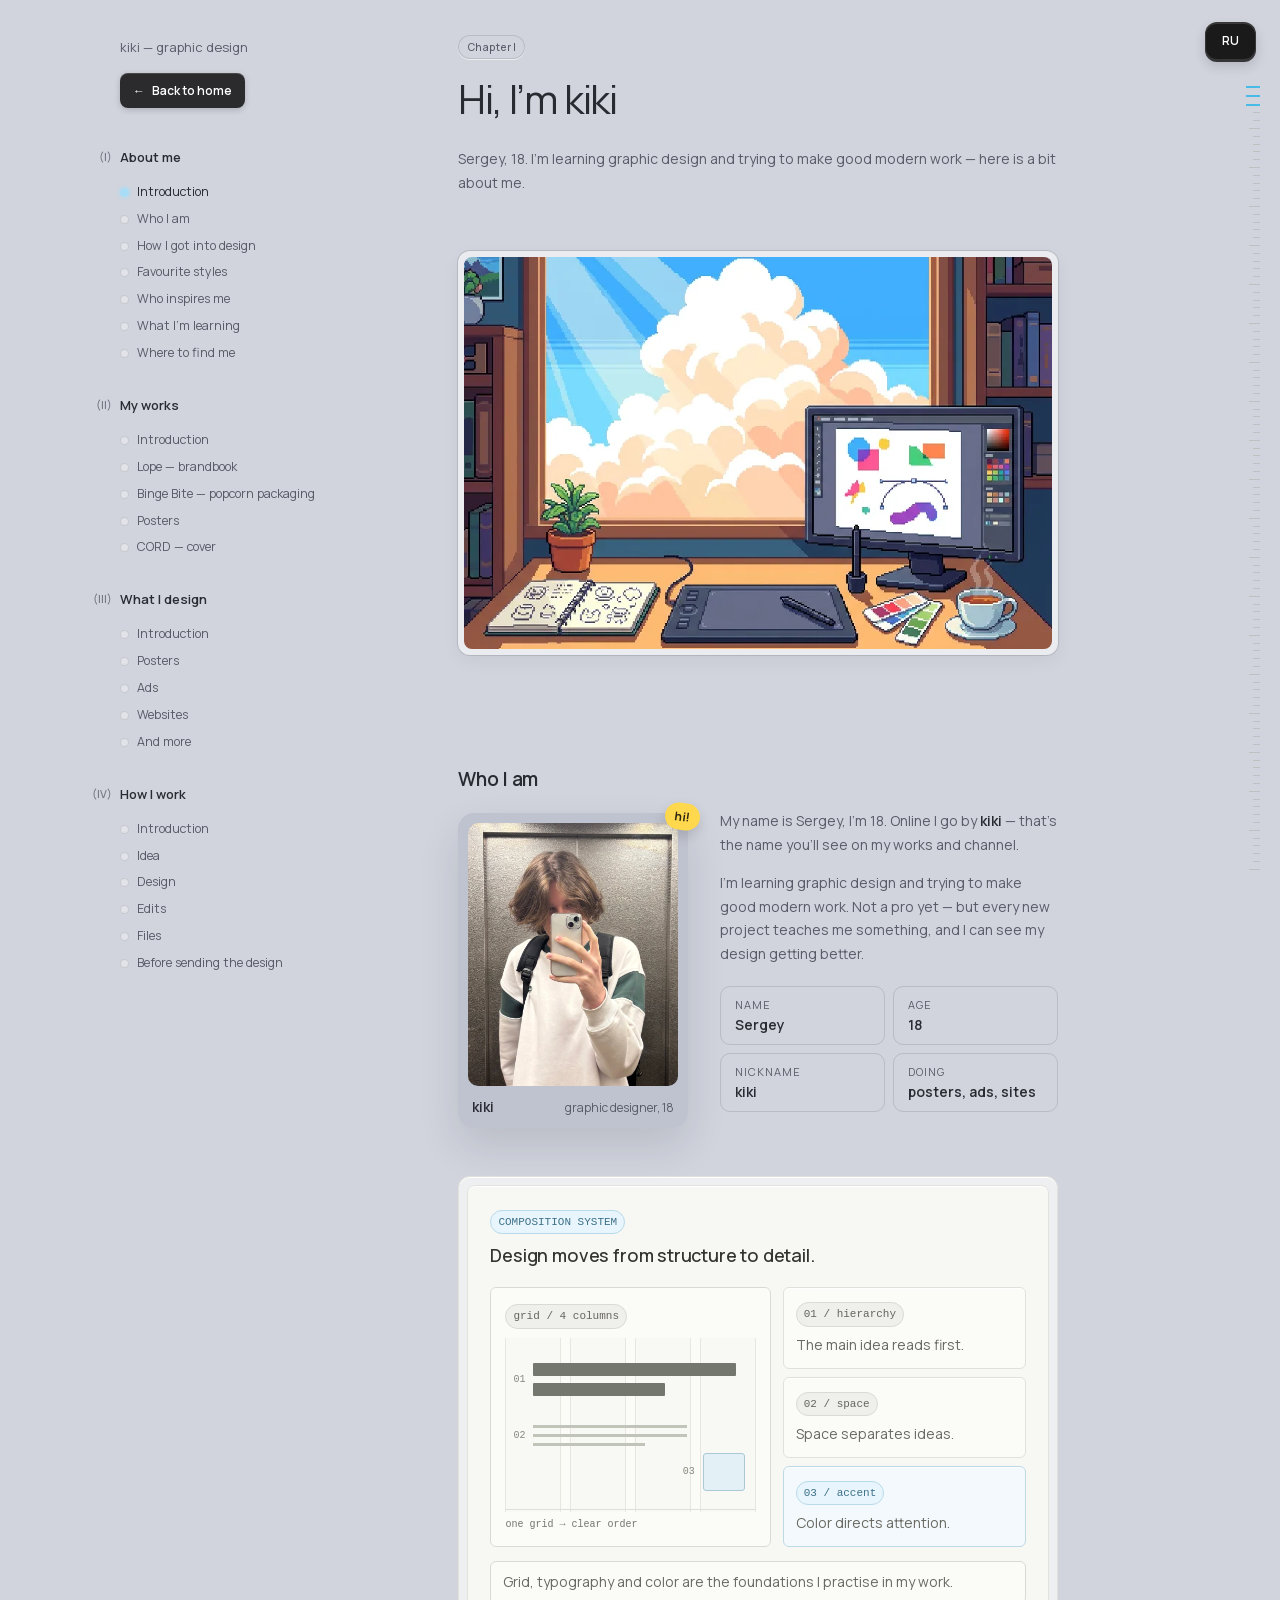
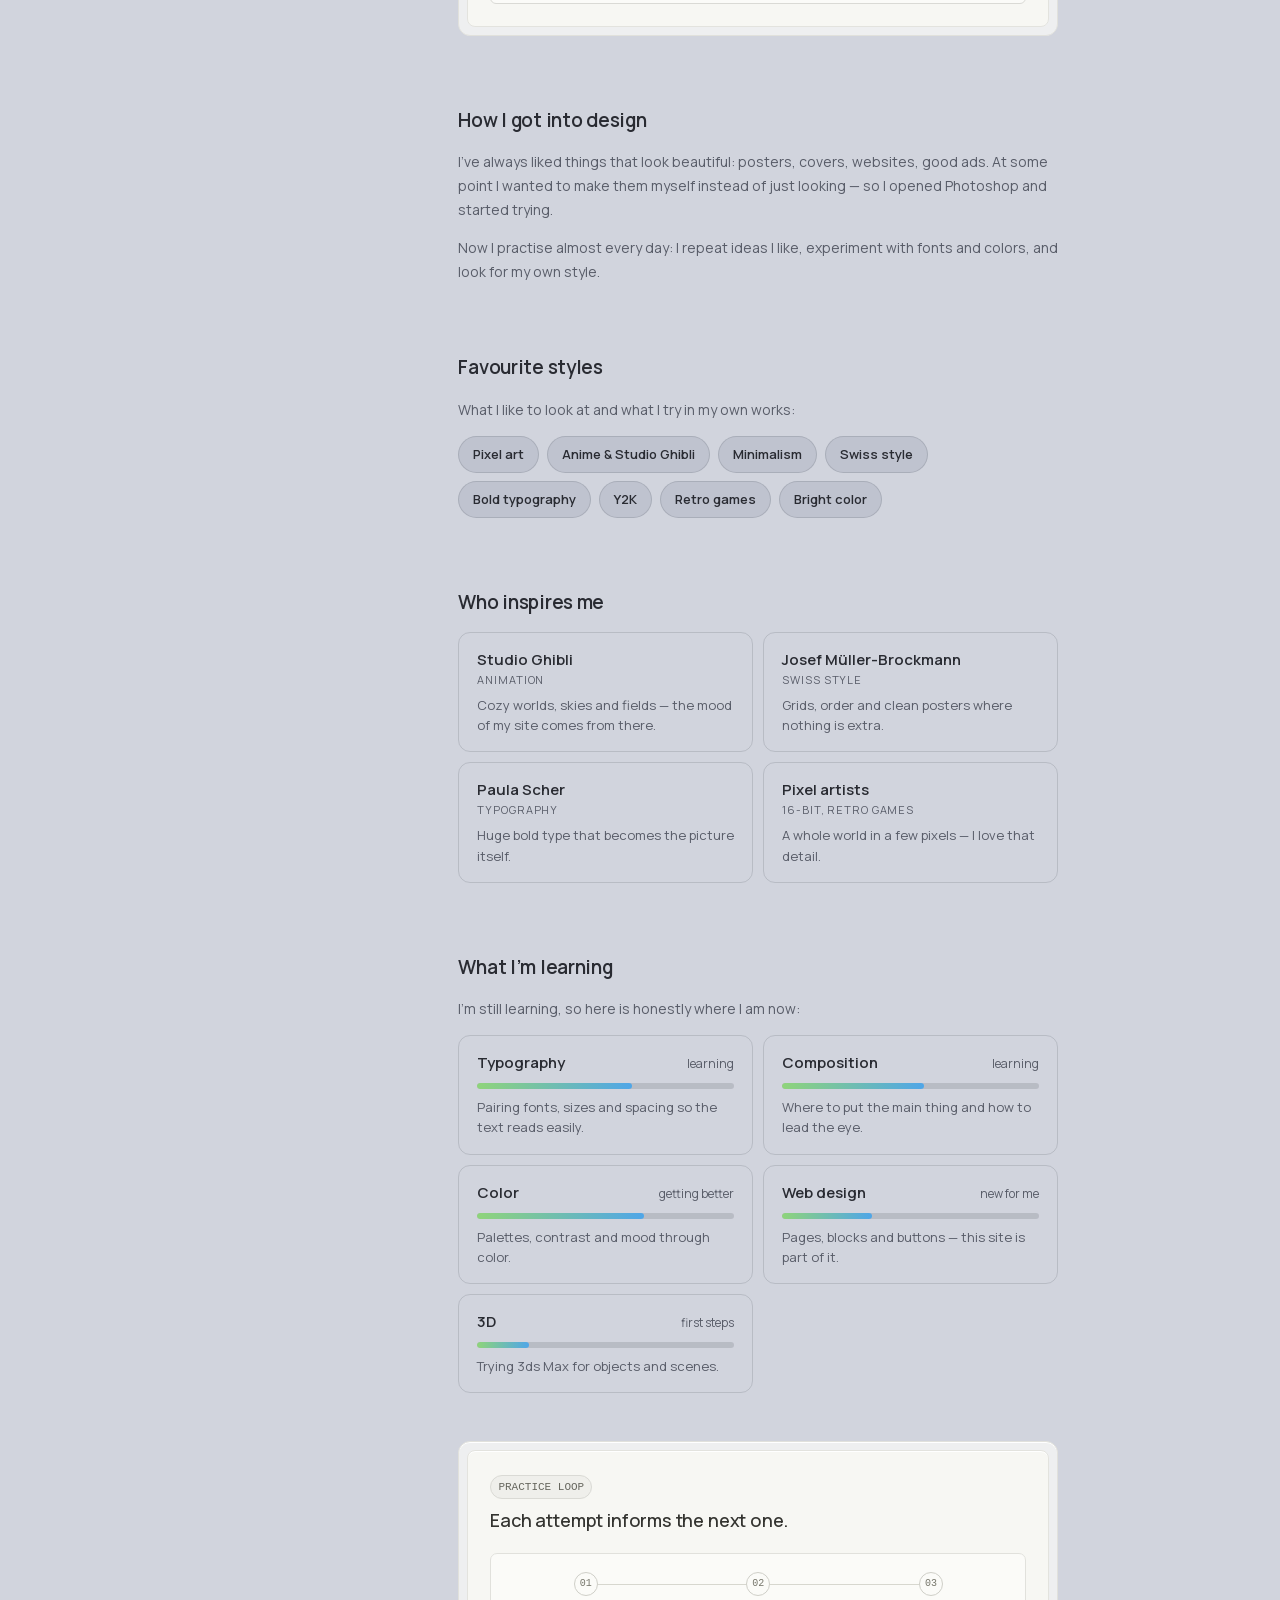
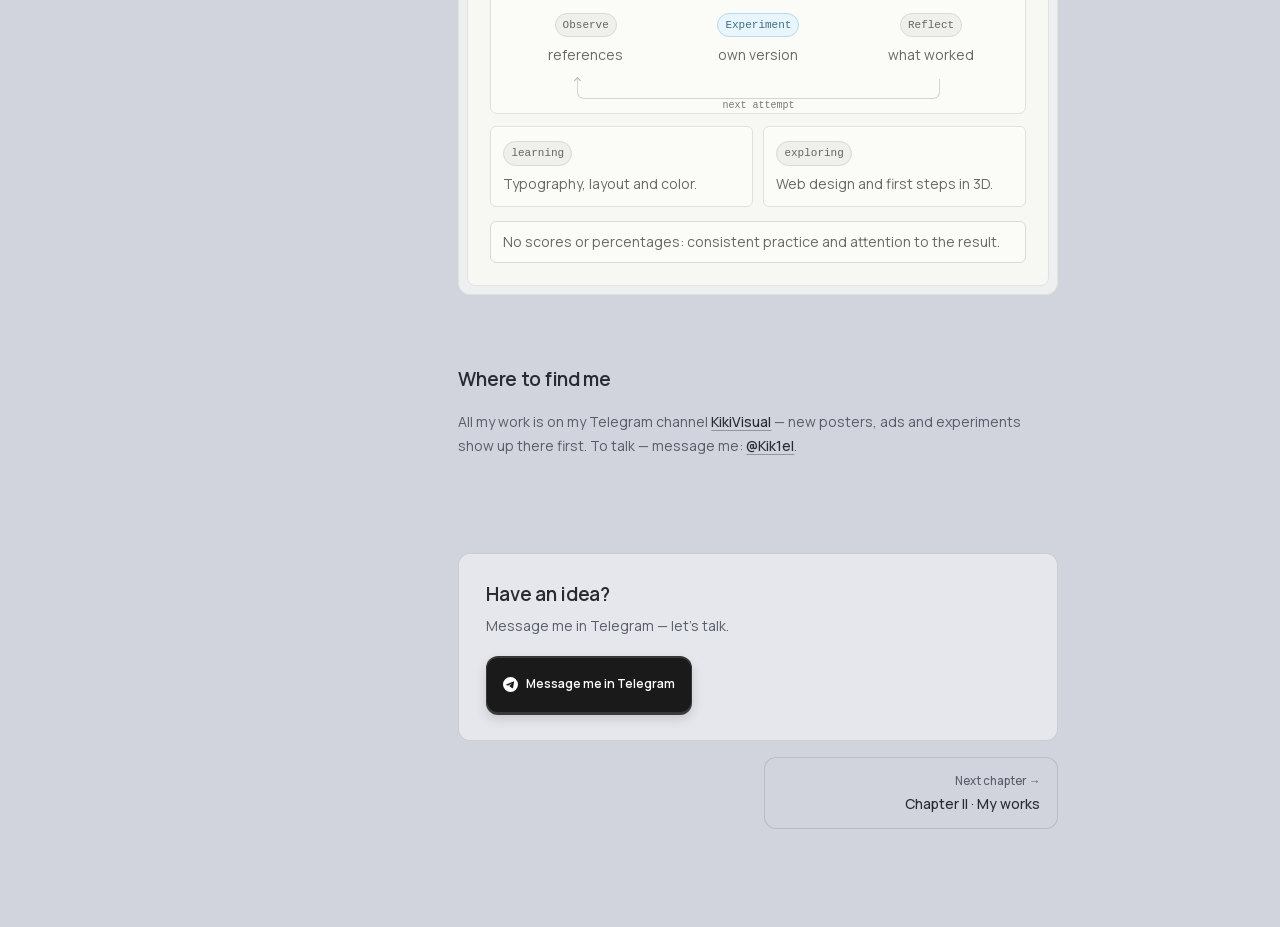
==== section.html @ 83580f87 "Initial commit" ====
<!doctype html>
<html lang="en" data-theme="light">
  <head>
    <meta charset="utf-8" />
    <meta name="viewport" content="width=device-width, initial-scale=1, viewport-fit=cover" />
    <title>kiki — Graphic Designer</title>
    <meta
      name="description"
      content="kiki (Sergey, 18) — graphic designer portfolio: about me, services, process and contacts."
    />
    <link rel="icon" href="assets/favicons/favicon.ico" sizes="any" />
    <link rel="icon" type="image/png" sizes="16x16" href="assets/favicons/favicon-16.png" />
    <link rel="icon" type="image/png" sizes="32x32" href="assets/favicons/favicon-32.png" />
    <link rel="apple-touch-icon" sizes="180x180" href="assets/favicons/apple-touch-icon.png" />
    <link rel="stylesheet" href="css/base.css" />
    <link rel="stylesheet" href="css/site.css?v=2" />
    <link rel="stylesheet" href="css/pages/section.css?v=lope1" />
    <link rel="stylesheet" href="css/pages/chapter-visuals.css" />
    <link rel="stylesheet" href="css/pages/chapter-checklist.css" />
  </head>
  <body class="section-page">
    <div class="chapter-toggles">
      <button id="lang-toggle" class="ref-button" type="button" aria-label="Switch to Russian">RU</button>
    </div>

    <div class="chapter-layout">
      <aside class="chapter-side">
        <div class="chapter-side-inner">
          <p class="chapter-brand" data-i18n="sectionBrand">kiki — graphic designer</p>
          <a class="chapter-back" href="index.html#about-kiki" data-page-link
            ><span aria-hidden="true">←</span><span data-i18n="sectionBack">Back to home</span></a
          >
          <nav class="chapter-nav" data-chapter-nav aria-label="Chapters"></nav>
        </div>
      </aside>

      <main class="chapter" id="intro">
        <span class="chapter-pill" data-section="kicker"></span>
        <h1 data-section="title"></h1>
        <p class="chapter-lead" data-section="lead"></p>
        <div class="chapter-actions" data-section="actions"></div>
        <figure class="chapter-art"><img data-section="image" alt="" width="800" height="600" /></figure>

        <article class="chapter-body" data-section="body"></article>

        <aside class="chapter-cta">
          <h2 data-i18n="sectionCtaTitle">Want your PC tuned?</h2>
          <p data-i18n="sectionCtaText"></p>
          <a class="ref-button" href="https://t.me/Kik1el" target="_blank" rel="noopener"
            ><img src="assets/icons/social/telegram.svg" alt="" /><span data-i18n="sectionCtaButton"
              >Message me in Telegram</span
            ></a
          >
        </aside>

        <nav class="chapter-pager" data-section="pager" aria-label="Chapters"></nav>
      </main>
    </div>

    <!-- data -->
    <script src="js/data/translations.js"></script>
    <script src="js/data/sections.js?v=lope2"></script>
    <!-- page -->
    <script src="js/pages/chapter-visuals.js"></script>
    <script src="js/pages/section.js"></script>
    <script src="js/pages/chapter-checklist.js"></script>
    <script src="js/pages/chapter-ruler.js"></script>
    <script src="js/site/folders.js"></script>
    <script src="js/site/settings.js"></script>
  </body>
</html>
---- css/base.css ----
/* Global base rules shared by every section. */

/* Hide scrollbars everywhere while keeping scrolling (mouse, touch, keyboard). */
html,
body,
* {
  scrollbar-width: none;
  -ms-overflow-style: none;
}
*::-webkit-scrollbar {
  display: none;
  width: 0;
  height: 0;
}

/* Form controls use the site font too. */
button, input, select, textarea { font-family: inherit; }
---- css/site.css ----
/* Site content: reference site font, neutral single-color background, and soft AOS-like motion. */
@font-face {
  font-family: 'AmeSans';
  src: url('../assets/fonts/amelabs-sans.woff2') format('woff2');
  font-style: normal;
  font-weight: 100 900;
  font-display: swap;
}
:root {
  --site-bg: #d1d4dd;
  --site-ink: #292b32;
  --site-muted: #585c68;
  --site-panel: #bfc3cf;
  --site-icon: #8f95a3;
  --site-icon-ink: #343d63;
  --site-line: rgba(41, 43, 50, 0.14);
}
html {
  scroll-behavior: smooth;
}
body {
  display: block;
  min-height: 100%;
  padding: 0;
  overflow-x: hidden;
  background: var(--site-bg) !important;
  color: var(--site-ink);
  font-family:
    'AmeSans',
    ui-sans-serif,
    -apple-system,
    BlinkMacSystemFont,
    'Segoe UI',
    sans-serif;
}
.stage,
.site-info,
.site-footer {
  background: var(--site-bg);
}
.stage {
  min-height: 100svh;
  display: grid;
  place-items: center;
  padding: 32px 16px 72px;
}
.site-info {
  padding: 112px 0 92px;
}
.site-wrap {
  width: min(1120px, calc(100% - 48px));
  margin-inline: auto;
}
.site-intro {
  max-width: 850px;
}
.site-info h1 {
  margin: 0;
  color: var(--site-ink);
  font-family: inherit;
  font-size: clamp(36px, 5vw, 68px);
  line-height: 1.08;
  letter-spacing: -0.055em;
  font-weight: 700;
  max-width: 850px;
}
.site-info h1 em {
  color: var(--site-ink);
  font-style: normal;
}
.site-lead {
  margin-top: 24px;
  color: var(--site-muted);
  max-width: 760px;
  font-family: inherit;
  font-size: 20px;
  line-height: 1.45;
}
.site-toolset {
  margin-top: 54px;
  padding: 36px 40px 42px;
  border-radius: 18px;
  background: var(--site-panel);
  color: var(--site-ink);
  overflow: hidden;
}
.site-toolset-head h2 {
  margin: 0;
  font-family: inherit;
  font-size: clamp(22px, 3vw, 34px);
  font-weight: 700;
  letter-spacing: -0.03em;
}
.site-toolset-head p {
  margin: 14px 0 0;
  max-width: 690px;
  color: #5e626b;
  font-size: 18px;
  line-height: 1.45;
}
.site-toolset-list {
  display: grid;
  grid-template-columns: repeat(2, minmax(0, 1fr));
  gap: 22px 44px;
  margin-top: 36px;
}
.site-tool-item {
  display: flex;
  align-items: flex-start;
  gap: 14px;
  cursor: default;
}
.site-tool-icon {
  position: relative;
  width: 30px;
  height: 30px;
  flex: 0 0 30px;
  display: grid;
  place-items: center;
  border-radius: 50%;
  background: var(--site-icon);
  color: var(--site-icon-ink);
  transition:
    background 0.25s ease,
    transform 0.25s ease;
}
.site-tool-icon svg {
  width: 14px;
  height: 14px;
  fill: currentColor;
}
.site-tool-item:hover .site-tool-icon {
  background: #fff;
  transform: translateX(3px);
}
.site-tool-item h3 {
  margin: 2px 0 6px;
  color: #333640;
  font-family: inherit;
  font-size: 18px;
  line-height: 1.2;
  font-weight: 650;
}
.site-tool-item p {
  margin: 0;
  color: #585c68;
  font-size: 15px;
  line-height: 1.4;
}
.site-requirements {
  display: grid;
  grid-template-columns: 1fr 1fr;
  gap: 18px;
  margin-top: 76px;
}
.site-requirements-intro {
  padding: 32px;
  border-radius: 18px;
  background: #dadddf;
  border: 0;
  box-shadow: none;
}
.site-requirements-intro h2,
.site-price-row h2 {
  margin: 0 0 14px;
  color: var(--site-ink);
  font-family: inherit;
  font-size: 24px;
  letter-spacing: -0.03em;
}
.site-requirements-intro p {
  margin: 0;
  max-width: 380px;
  color: #5f636c;
  font-size: 17px;
}
.site-req-list {
  display: grid;
  gap: 10px;
}
.site-req {
  display: grid;
  grid-template-columns: 42px 1fr;
  gap: 13px;
  align-items: center;
  padding: 13px 15px;
  border: 0;
  border-radius: 14px;
  background: #dfe0e3;
}
.site-req > span {
  width: 38px;
  height: 38px;
  display: grid;
  place-items: center;
  border-radius: 11px;
  background: #c3c6cc;
  color: #41485f;
  font-size: 11px;
  font-weight: 700;
}
.site-req strong {
  display: block;
  color: #30323a;
  font-size: 16px;
}
.site-req small {
  display: block;
  color: #696d75;
  font-size: 14px;
  line-height: 1.25;
}
.site-price-row {
  display: flex;
  align-items: end;
  justify-content: space-between;
  gap: 24px;
  padding-top: 62px;
}
.site-price-row h2 {
  color: #696d75;
  font-size: 14px;
  text-transform: uppercase;
  letter-spacing: 0.12em;
}
.site-price {
  color: #34363e;
  font-size: clamp(54px, 9vw, 104px);
  line-height: 0.9;
  font-weight: 700;
  letter-spacing: -0.09em;
}
.site-price small {
  color: #6b6f77;
  font-size: 20px;
  letter-spacing: 0;
  font-weight: 400;
}
.site-cta {
  display: inline-flex;
  align-items: center;
  gap: 12px;
  padding: 15px 18px;
  border-radius: 12px;
  background: #34363e;
  color: #f5f5f6;
  font-family: inherit;
  font-size: 14px;
  font-weight: 650;
  box-shadow: 0 10px 24px rgba(52, 54, 62, 0.2);
  transition:
    transform 0.25s,
    box-shadow 0.25s,
    background 0.25s;
}
.site-cta:hover {
  transform: translateY(-3px);
  background: #202229;
  box-shadow: 0 16px 30px rgba(52, 54, 62, 0.28);
}
.site-footer {
  padding: 38px 0 62px;
  border-top: 0;
  color: var(--site-ink);
}
.folders + .site-footer-inner {
  margin-top: 64px;
}
.site-footer-inner {
  display: flex;
  align-items: end;
  justify-content: space-between;
  gap: 28px;
}
.site-footer strong {
  display: block;
  font-family: inherit;
  font-size: 20px;
}
.site-footer small {
  display: block;
  margin-top: 6px;
  color: var(--site-muted);
  font-size: 14px;
}
.site-icons {
  display: flex;
  gap: 9px;
}
.site-icons a {
  width: 45px;
  height: 45px;
  display: grid;
  place-items: center;
  border: 0;
  border-radius: 13px;
  background: #dadddf;
  transition:
    transform 0.25s,
    background 0.25s;
}
.site-icons a:hover {
  transform: translateY(-4px);
  background: #c9cbd0;
}
.site-icons img {
  width: 20px;
  height: 20px;
  filter: brightness(0) opacity(0.76);
}
/* AOS-style motion from the reference site: short, smooth and played once. */
.reveal,
[data-aos] {
  opacity: 0;
  transform: translate3d(0, 64px, 0);
  transition-property: opacity, transform;
  transition-duration: 0.7s;
  transition-timing-function: cubic-bezier(0.2, 0.8, 0.2, 1);
  will-change: opacity, transform;
}
.reveal.in,
[data-aos].in {
  opacity: 1;
  transform: translate3d(0, 0, 0);
  will-change: auto;
}
[data-aos].out-left {
  opacity: 0;
  transform: translate3d(-72px, 0, 0);
  will-change: opacity, transform;
}
[data-aos='fade-right'] {
  transform: translate3d(-72px, 0, 0);
}
[data-aos='fade-left'] {
  transform: translate3d(72px, 0, 0);
}
[data-aos='fade-up'] {
  transform: translate3d(0, 64px, 0);
}
[data-aos='zoom-in'] {
  transform: scale(0.92);
}
@media (max-width: 820px) {
  .site-wrap {
    width: min(100% - 32px, 680px);
  }
  .site-toolset {
    padding: 28px 22px 32px;
  }
  .site-toolset-list {
    grid-template-columns: 1fr;
    gap: 22px;
  }
  .site-requirements {
    grid-template-columns: 1fr;
  }
  .site-price-row {
    align-items: flex-start;
    flex-direction: column;
  }
  .site-footer-inner {
    align-items: flex-start;
    flex-direction: column;
  }
}
@media (max-width: 540px) {
  .site-info {
    padding: 82px 0 80px;
  }
  .site-info h1 {
    font-size: 37px;
  }
  .site-lead {
    font-size: 19px;
  }
  .site-toolset-head p {
    font-size: 17px;
  }
  .site-tool-item h3 {
    font-size: 17px;
  }
  .site-tool-item p {
    font-size: 15px;
  }
  .site-requirements-intro {
    padding: 24px;
  }
  .site-icons a {
    width: 42px;
    height: 42px;
  }
}
.site-language-row {
  display: flex;
  justify-content: flex-end;
  margin-bottom: 26px;
}
.ref-button {
  display: inline-flex;
  align-items: center;
  justify-content: center;
  min-height: 38px;
  padding: 8.5px 16px 9px;
  border: 0;
  border-radius: 12px;
  background: #1a1a1a;
  color: #fff;
  font-family: inherit;
  font-size: 12px;
  font-weight: 600;
  line-height: 1;
  cursor: pointer;
  transition:
    background 0.25s ease,
    transform 0.25s ease;
}
.ref-button:hover {
  background: #363434;
  transform: translateY(-1px);
}
.ref-button:focus-visible,
.site-cta:focus-visible {
  outline: 2px solid #06349f;
  outline-offset: 3px;
}
.site-cta {
  background: #1a1a1a;
  border-radius: 12px;
  padding: 8.5px 16px 9px;
  font-size: 14px;
  font-weight: 500;
}
.site-cta:hover {
  background: #363434;
}
.site-tool-link {
  text-decoration: none;
  cursor: pointer;
}
.site-tool-link:focus-visible {
  outline: 2px solid #06349f;
  outline-offset: 3px;
}
.site-tool-link:hover {
  background: #fff;
  transform: translateX(3px) scale(1.04);
}
.site-community {
  display: grid;
  grid-template-columns: repeat(2, minmax(0, 1fr));
  gap: 24px;
  margin-top: 72px;
}
.community-card {
  min-height: 286px;
  padding: 34px 38px;
  border-radius: 14px;
  background: #bfc3cf;
  text-align: center;
  display: flex;
  flex-direction: column;
  align-items: center;
  justify-content: center;
}
.community-kicker {
  color: #5b5f69;
  font-size: 16px;
  font-weight: 650;
}
.community-card h2 {
  margin: 18px 0 14px;
  max-width: 430px;
  color: #2c2e35;
  font-family: inherit;
  font-size: clamp(26px, 3vw, 36px);
  line-height: 1.1;
  letter-spacing: -0.04em;
}
.community-card p {
  margin: 0;
  max-width: 500px;
  color: #585c68;
  font-size: 17px;
  line-height: 1.45;
}
.community-button {
  margin-top: 22px;
  min-width: 112px;
  gap: 8px;
}
.community-button img {
  width: 16px;
  height: 16px;
  filter: invert(1);
}
.community-links {
  display: flex;
  align-items: center;
  justify-content: center;
  flex-wrap: wrap;
  gap: 18px;
  margin-top: 24px;
}
.community-link {
  display: inline-flex;
  align-items: center;
  gap: 7px;
  color: #5f8068;
  font-size: 16px;
  font-weight: 650;
  transition:
    color 0.2s ease,
    transform 0.2s ease;
}
.community-link:hover {
  color: #3e5e47;
  transform: translateY(-2px);
}
.community-link span:last-child {
  font-size: 24px;
  line-height: 0.5;
}
@media (max-width: 820px) {
  .site-community {
    grid-template-columns: 1fr;
    gap: 16px;
    margin-top: 58px;
  }
  .community-card {
    min-height: 250px;
    padding: 30px 24px;
  }
  .community-card h2 {
    font-size: 28px;
  }
}
.scroll-cue {
  position: relative;
  z-index: 2;
  display: inline-flex;
  align-items: center;
  gap: 10px;
  margin-top: 2px;
  color: #62656d;
  font-family:
    'AmeSans',
    ui-sans-serif,
    -apple-system,
    BlinkMacSystemFont,
    'Segoe UI',
    sans-serif;
  font-size: 12px;
  font-weight: 600;
  letter-spacing: 0.04em;
  text-decoration: none;
  opacity: 0.78;
  transition:
    opacity 0.25s ease,
    transform 0.25s ease;
}
.scroll-cue:hover {
  opacity: 1;
  transform: translateY(2px);
}
.scroll-cue-line {
  width: 32px;
  height: 1px;
  background: #8e9198;
}
.scroll-cue-arrow {
  display: inline-grid;
  place-items: center;
  width: 22px;
  height: 22px;
  border: 1px solid #8e9198;
  border-radius: 50%;
  font-size: 16px;
  line-height: 1;
  animation: scroll-nudge 2.4s ease-in-out 2 both;
}
@keyframes scroll-nudge {
  0%,
  100% {
    transform: translateY(0);
    opacity: 0.7;
  }
  50% {
    transform: translateY(4px);
    opacity: 1;
  }
}
@media (max-width: 540px) {
  .scroll-cue {
    font-size: 11px;
  }
  .scroll-cue-line {
    width: 24px;
  }
}
/* Slightly lower scroll cue and tactile reference-style buttons. */
.scroll-cue {
  margin-top: 14px;
}
.ref-button,
.site-cta {
  border: 1px solid rgba(255, 255, 255, 0.12);
  box-shadow:
    0 2px 0 rgba(0, 0, 0, 0.72),
    0 6px 12px rgba(22, 24, 30, 0.16),
    inset 0 1px 0 rgba(255, 255, 255, 0.14);
}
.ref-button:hover,
.site-cta:hover {
  box-shadow:
    0 3px 0 rgba(0, 0, 0, 0.72),
    0 9px 16px rgba(22, 24, 30, 0.2),
    inset 0 1px 0 rgba(255, 255, 255, 0.18);
}
.ref-button:active,
.site-cta:active {
  transform: translateY(2px);
  box-shadow:
    0 0 0 rgba(0, 0, 0, 0.72),
    0 3px 7px rgba(22, 24, 30, 0.18),
    inset 0 2px 3px rgba(0, 0, 0, 0.25);
}

/* Theme switcher */
body,
.stage,
.site-info,
.site-footer,
.site-icons a,
.ref-button,
.scroll-cue,
.site-tool-item h3,
.site-tool-item p,
.site-toolset-head p {
  transition:
    background-color 0.35s ease,
    color 0.35s ease,
    border-color 0.35s ease,
    box-shadow 0.35s ease;
}
.site-language-row {
  gap: 9px;
}
.site-toolset,
.community-card {
  transition:
    opacity 0.7s cubic-bezier(0.2, 0.8, 0.2, 1),
    transform 0.7s cubic-bezier(0.2, 0.8, 0.2, 1),
    background-color 0.35s ease,
    color 0.35s ease,
    box-shadow 0.35s ease;
}

html[data-theme='dark'] {
  color-scheme: dark;
  --site-bg: #0f1013;
  --site-ink: #f1f2f5;
  --site-muted: #a6a9b1;
  --site-panel: #1c1e24;
  --site-icon: #393d47;
  --site-icon-ink: #dce2ff;
  --site-line: rgba(255, 255, 255, 0.1);
}
html[data-theme='dark'] body,
html[data-theme='dark'] .stage,
html[data-theme='dark'] .site-info,
html[data-theme='dark'] .site-footer {
  background: #0f1013 !important;
  color: #f1f2f5;
}
html[data-theme='dark'] .site-info h1,
html[data-theme='dark'] .site-info h1 em,
html[data-theme='dark'] .site-toolset-head h2,
html[data-theme='dark'] .site-footer strong {
  color: #f1f2f5;
}
html[data-theme='dark'] .site-lead,
html[data-theme='dark'] .site-toolset-head p,
html[data-theme='dark'] .site-footer small {
  color: #a6a9b1;
}
html[data-theme='dark'] .site-toolset,
html[data-theme='dark'] .community-card {
  background: #1c1e24;
  box-shadow: 0 18px 45px rgba(0, 0, 0, 0.22);
}
html[data-theme='dark'] .site-tool-item h3,
html[data-theme='dark'] .community-card h2 {
  color: #f0f1f4;
}
html[data-theme='dark'] .site-tool-item p,
html[data-theme='dark'] .community-card p,
html[data-theme='dark'] .community-kicker {
  color: #a6a9b1;
}
html[data-theme='dark'] .site-tool-icon {
  background: #393d47;
  color: #dce2ff;
}
html[data-theme='dark'] .site-tool-item:hover .site-tool-icon,
html[data-theme='dark'] .site-tool-link:hover {
  background: #4a4f5b;
}
html[data-theme='dark'] .ref-button,
html[data-theme='dark'] .site-cta {
  background: #292c33;
  color: #fff;
  border-color: rgba(255, 255, 255, 0.13);
  box-shadow:
    0 2px 0 #050506,
    0 7px 18px rgba(0, 0, 0, 0.28),
    inset 0 1px 0 rgba(255, 255, 255, 0.12);
}
html[data-theme='dark'] .ref-button:hover,
html[data-theme='dark'] .site-cta:hover {
  background: #383c45;
}
html[data-theme='dark'] .community-link {
  color: #91b89b;
}
html[data-theme='dark'] .site-icons a {
  background: #22252b;
}
html[data-theme='dark'] .site-icons a:hover {
  background: #333740;
}
html[data-theme='dark'] .site-icons img {
  filter: brightness(0) invert(1) opacity(0.82);
}
html[data-theme='dark'] .scroll-cue {
  color: #afb2ba;
}
html[data-theme='dark'] .scroll-cue-line {
  background: #747985;
}
html[data-theme='dark'] .scroll-cue-arrow {
  border-color: #747985;
}

/* Compact AME-style integration pill */
.site-icons {
  display: flex;
  align-items: center;
  gap: 3px;
  padding: 6px 8px;
  border: 1px solid rgba(255, 255, 255, 0.08);
  border-radius: 13px;
  background: #1a1b1f;
  box-shadow:
    0 7px 18px rgba(18, 20, 25, 0.16),
    inset 0 1px 0 rgba(255, 255, 255, 0.06);
}
.site-icons a,
html[data-theme='dark'] .site-icons a {
  width: 29px;
  height: 29px;
  border-radius: 8px;
  background: transparent;
  box-shadow: none;
  transition:
    background-color 0.2s ease,
    transform 0.2s ease;
}
.site-icons a:hover,
html[data-theme='dark'] .site-icons a:hover {
  background: rgba(255, 255, 255, 0.1);
  transform: translateY(-1px);
}
.site-icons img,
html[data-theme='dark'] .site-icons img {
  width: 16px;
  height: 16px;
  filter: brightness(0) invert(1) opacity(0.92);
}
html[data-theme='dark'] .site-icons {
  border-color: rgba(255, 255, 255, 0.07);
  background: #1a1b1f;
  box-shadow:
    0 8px 22px rgba(0, 0, 0, 0.3),
    inset 0 1px 0 rgba(255, 255, 255, 0.06);
}

/* X updates feature panel. */
.x-focus-card {
  position: relative;
  isolation: isolate;
  min-height: 460px;
  margin-top: 24px;
  padding: 42px 48px 46px;
  border-radius: 18px;
  overflow: hidden;
  color: #f7f8ff;
  background:
    radial-gradient(circle at 86% 20%, rgba(135, 159, 255, 0.28), transparent 29%),
    linear-gradient(135deg, #182653 0%, #263b7a 52%, #3d55a2 100%);
  box-shadow: 0 22px 50px rgba(28, 43, 91, 0.2);
}
.x-focus-card::before {
  content: '';
  position: absolute;
  z-index: -1;
  width: 72%;
  height: 120px;
  right: -13%;
  top: 15%;
  border: 1px solid rgba(255, 255, 255, 0.09);
  border-left: 0;
  transform: rotate(-25deg);
  background: linear-gradient(90deg, transparent, rgba(255, 255, 255, 0.045));
}
.x-focus-card::after {
  content: '';
  position: absolute;
  z-index: -1;
  right: -70px;
  bottom: -110px;
  width: 520px;
  height: 360px;
  opacity: 0.2;
  background-image:
    linear-gradient(rgba(255, 255, 255, 0.16) 1px, transparent 1px),
    linear-gradient(90deg, rgba(255, 255, 255, 0.16) 1px, transparent 1px);
  background-size: 28px 28px;
  transform: perspective(480px) rotateX(58deg) rotateZ(-13deg);
  mask-image: linear-gradient(135deg, transparent 4%, #000 72%);
}
.x-focus-art {
  position: absolute;
  z-index: -1;
  right: 7%;
  bottom: 8%;
  width: 240px;
  height: 150px;
  border: 1px solid rgba(255, 255, 255, 0.1);
  border-radius: 14px;
  transform: skewY(-8deg);
  background: linear-gradient(150deg, rgba(255, 255, 255, 0.08), rgba(255, 255, 255, 0.015));
  box-shadow:
    -22px 22px 0 rgba(12, 22, 56, 0.13),
    inset 0 1px 0 rgba(255, 255, 255, 0.08);
}
.x-focus-kicker {
  position: relative;
  display: block;
  color: #d9e0ff;
  font-size: 15px;
  font-weight: 750;
  letter-spacing: 0.02em;
}
.x-focus-grid {
  position: relative;
  display: grid;
  grid-template-columns: minmax(0, 0.95fr) minmax(300px, 1.05fr);
  gap: 64px;
  align-items: end;
  min-height: 330px;
}
.x-focus-grid h2 {
  margin: 0;
  color: #cbd4fb;
  font-family: inherit;
  font-size: clamp(46px, 5.3vw, 72px);
  font-weight: 650;
  line-height: 0.98;
  letter-spacing: -0.055em;
}
.x-focus-grid h2 strong {
  color: #fff;
  font-weight: 700;
}
.x-focus-copy {
  position: relative;
  z-index: 2;
  display: flex;
  min-height: 230px;
  flex-direction: column;
  align-items: flex-start;
  justify-content: flex-end;
  padding: 0 32px 3px 0;
}
.x-focus-copy p {
  margin: 0;
  max-width: 520px;
  color: #f5f6ff;
  font-size: clamp(18px, 2vw, 23px);
  font-weight: 650;
  line-height: 1.42;
  text-shadow: 0 1px 18px rgba(12, 20, 50, 0.2);
}
.x-focus-button {
  min-height: 44px;
  margin-top: 26px;
  padding-inline: 18px;
  background: #10131b;
  border-color: rgba(255, 255, 255, 0.14);
}
.x-focus-button:hover {
  background: #222838;
}
.x-focus-button img {
  width: 16px;
  height: 16px;
  filter: brightness(0) invert(1);
}
html[data-theme='dark'] .x-focus-card {
  box-shadow: 0 24px 58px rgba(0, 0, 0, 0.3);
}
@media (max-width: 820px) {
  .x-focus-card {
    min-height: 430px;
    padding: 34px 28px 38px;
  }
  .x-focus-grid {
    grid-template-columns: 1fr;
    gap: 26px;
    align-content: end;
    min-height: 330px;
  }
  .x-focus-grid h2 {
    font-size: clamp(43px, 10vw, 64px);
  }
  .x-focus-copy {
    min-height: 0;
    padding-right: 0;
  }
  .x-focus-copy p {
    max-width: 590px;
    font-size: 18px;
  }
  .x-focus-art {
    right: -35px;
    bottom: 40px;
    opacity: 0.48;
  }
}
@media (max-width: 540px) {
  .x-focus-card {
    min-height: 500px;
    margin-top: 16px;
    padding: 28px 20px 30px;
    border-radius: 16px;
  }
  .x-focus-kicker {
    font-size: 13px;
  }
  .x-focus-grid {
    min-height: 410px;
    gap: 24px;
  }
  .x-focus-grid h2 {
    font-size: 45px;
  }
  .x-focus-copy p {
    font-size: 17px;
    line-height: 1.45;
  }
  .x-focus-button {
    width: 100%;
    justify-content: center;
  }
  .x-focus-card::after {
    right: -180px;
    bottom: -130px;
  }
}

.x-focus-button {
  gap: 8px;
  font-size: 13px;
  font-weight: 650;
}

.x-focus-button {
  text-decoration: none;
}

/* White X call-to-action */
.x-focus-card .x-focus-button,
html[data-theme='dark'] .x-focus-card .x-focus-button {
  background: #fff;
  color: #17191f;
  border-color: rgba(255, 255, 255, 0.8);
  box-shadow:
    0 2px 0 rgba(9, 12, 22, 0.42),
    0 8px 20px rgba(8, 13, 32, 0.2),
    inset 0 1px 0 rgba(255, 255, 255, 0.9);
}
.x-focus-card .x-focus-button:hover,
html[data-theme='dark'] .x-focus-card .x-focus-button:hover {
  background: #edf0fb;
  color: #111318;
}
.x-focus-card .x-focus-button img,
html[data-theme='dark'] .x-focus-card .x-focus-button img {
  filter: brightness(0);
}

/* X banner: pixel-art sky behind the text (assets/images/x-banner.webp). */
.x-focus-card {
  background: #1d2a62 url('../assets/images/x-banner.webp') right bottom / cover no-repeat;
  image-rendering: pixelated;
}
@media (min-width: 821px) {
  .x-focus-card {
    background-size: cover;
    background-position: right 30%;
    padding-bottom: 36px;
  }
}
.x-focus-card::before,
.x-focus-card::after {
  display: none;
}
.x-focus-art {
  inset: 0;
  width: auto;
  height: auto;
  border: 0;
  border-radius: 0;
  transform: none;
  box-shadow: none;
  background:
    linear-gradient(90deg, rgba(16, 24, 66, 0.72) 0%, rgba(16, 24, 66, 0.35) 45%, rgba(16, 24, 66, 0) 70%),
    linear-gradient(0deg, rgba(16, 24, 66, 0.55) 0%, rgba(16, 24, 66, 0) 55%);
}
.x-focus-grid h2,
.x-focus-kicker {
  text-shadow: 0 2px 18px rgba(10, 16, 48, 0.35);
}
.x-focus-copy p {
  text-shadow: 0 1px 14px rgba(10, 16, 48, 0.55);
}
@media (max-width: 820px) {
  .x-focus-card {
    background-image: url('../assets/images/x-banner-sm.webp');
    background-position: 70% center;
  }
  .x-focus-art {
    opacity: 1;
    background: linear-gradient(
      0deg,
      rgba(16, 24, 66, 0.82) 0%,
      rgba(16, 24, 66, 0.45) 60%,
      rgba(16, 24, 66, 0.2) 100%
    );
  }
}

/* Anime backdrop: sky at the very top (behind the Game Boy), meadow at the very end.
   Both fade into the page colour, so the middle of the site stays clean. */
.stage {
  align-self: stretch;
  width: 100%;
  isolation: isolate;
}
.stage::before {
  content: '';
  position: absolute;
  inset: 0;
  z-index: -1;
  pointer-events: none;
  background: url('../assets/images/bg-sky.webp') center top / cover no-repeat;
  -webkit-mask-image: linear-gradient(to bottom, #000 0%, #000 50%, transparent 100%);
  mask-image: linear-gradient(to bottom, #000 0%, #000 50%, transparent 100%);
}
.site-footer {
  padding-bottom: 0;
}
.site-footer-inner {
  position: relative;
  z-index: 1;
}
.site-field {
  height: clamp(240px, 36vw, 560px);
  margin-top: -56px;
  pointer-events: none;
  background: url('../assets/images/bg-field.webp') center bottom / cover no-repeat;
  -webkit-mask-image: linear-gradient(to bottom, transparent 0%, #000 42%);
  mask-image: linear-gradient(to bottom, transparent 0%, #000 42%);
}
html[data-theme='dark'] .stage::before,
html[data-theme='dark'] .site-field {
  filter: brightness(0.5) saturate(0.85);
}
---- css/pages/section.css ----
/* section.html — chapter page in a book layout (sidebar + reading column). Site font only. */
.section-page {
  --side-w: 236px;
  --read-w: 600px;
  --dot: #a9dcf7;
  background: var(--site-bg);
  color: var(--site-ink);
}
.chapter-layout,
.chapter-toggles {
  animation: section-in 0.6s cubic-bezier(0.16, 1, 0.3, 1) both;
}
@keyframes section-in {
  from {
    opacity: 0;
    transform: translateY(12px);
  }
  to {
    opacity: 1;
    transform: none;
  }
}

.chapter-toggles {
  position: fixed;
  top: 22px;
  right: 24px;
  z-index: 10;
  display: flex;
  gap: 8px;
}

.chapter-layout {
  display: grid;
  grid-template-columns: var(--side-w) minmax(0, var(--read-w));
  gap: clamp(48px, 8vw, 140px);
  width: min(100% - 48px, 1040px);
  margin: 0 auto;
}

/* Sidebar */
.chapter-side {
  position: relative;
}
.chapter-side-inner {
  position: sticky;
  top: 0;
  max-height: 100vh;
  overflow-y: auto;
  margin-left: -40px;
  padding: 30px 4px 60px 40px;
}
.chapter-brand {
  margin: 0 0 16px;
  max-width: 170px;
  color: var(--site-muted);
  font-size: 13px;
  line-height: 1.45;
}
.chapter-back {
  display: inline-flex;
  align-items: center;
  gap: 7px;
  padding: 9px 13px;
  border-radius: 8px;
  background: #2b2b2e;
  color: #fff;
  font-size: 12px;
  font-weight: 600;
  text-decoration: none;
  box-shadow:
    inset 0 1px 0 rgba(255, 255, 255, 0.14),
    0 2px 6px rgba(0, 0, 0, 0.18);
  transition:
    transform 0.3s cubic-bezier(0.16, 1, 0.3, 1),
    background 0.2s ease;
}
.chapter-back:hover {
  background: #3a3a3e;
  transform: translateY(-1px);
}
.chapter-back span:first-child {
  transition: transform 0.3s cubic-bezier(0.16, 1, 0.3, 1);
}
.chapter-back:hover span:first-child {
  transform: translateX(-3px);
}

.chapter-nav {
  margin-top: 40px;
}
.chapter-group + .chapter-group {
  margin-top: 30px;
}
.chapter-group-head {
  position: relative;
  display: block;
  padding-left: 0;
  color: var(--site-ink);
  font-size: 13px;
  font-weight: 600;
  text-decoration: none;
}
.chapter-roman {
  position: absolute;
  right: calc(100% + 8px);
  top: 1px;
  color: var(--site-muted);
  font-size: 11px;
  font-weight: 500;
  white-space: nowrap;
  opacity: 0.8;
}
.chapter-group ul {
  display: grid;
  gap: 2px;
  margin: 14px 0 0;
  padding: 0;
  list-style: none;
}
.chapter-group li a {
  position: relative;
  display: block;
  padding: 4px 0 4px 17px;
  color: var(--site-muted);
  font-size: 12.5px;
  line-height: 1.35;
  text-decoration: none;
  transition: color 0.2s ease;
}
.chapter-group li a::before {
  content: '';
  position: absolute;
  left: 0;
  top: calc(4px + 0.68em - 4.5px);
  width: 9px;
  height: 9px;
  box-sizing: border-box;
  border-radius: 50%;
  border: 1px solid var(--site-line);
  background: rgba(255, 255, 255, 0.35);
  transition:
    background 0.3s ease,
    border-color 0.3s ease,
    box-shadow 0.3s ease;
}
.chapter-group li a:hover {
  color: var(--site-ink);
}
.chapter-group li a.is-active {
  color: var(--site-ink);
}
.chapter-group li a.is-active::before {
  border-color: transparent;
  background: var(--dot);
  box-shadow: 0 0 0 3px rgba(169, 220, 247, 0.25);
}

/* Reading column */
.chapter {
  padding: 26px 0 90px;
}
.chapter-pill {
  display: inline-block;
  padding: 5px 9px;
  border-radius: 999px;
  color: var(--site-muted);
  font-size: 10.5px;
  font-weight: 500;
  box-shadow:
    inset 0 0 0 1px var(--site-line),
    0 1px 0 rgba(255, 255, 255, 0.6);
}
.chapter h1 {
  margin: 18px 0 26px;
  font-size: clamp(30px, 3.4vw, 40px);
  font-weight: 400;
  line-height: 1.1;
  letter-spacing: -0.03em;
}
.chapter-lead {
  margin: 0;
  color: var(--site-muted);
  font-size: 14px;
  line-height: 1.7;
}
.chapter-actions {
  display: flex;
  flex-wrap: wrap;
  gap: 10px;
  margin-top: 22px;
}
.chapter-actions[hidden] {
  display: none;
}
.chapter-actions .ref-button {
  height: 36px;
  min-height: 36px;
  padding: 0 15px;
  text-decoration: none;
}
.chapter-art {
  margin: 56px 0 0;
  padding: 6px;
  border-radius: 12px;
  background: rgba(255, 255, 255, 0.55);
  box-shadow:
    0 0 0 1px var(--site-line),
    0 6px 18px rgba(0, 0, 0, 0.05);
}
.chapter-art img {
  display: block;
  width: 100%;
  height: auto;
  aspect-ratio: 3 / 2;
  object-fit: cover;
  border-radius: 8px;
  image-rendering: pixelated;
}

/* Parts of the chapter: plain text, lots of air, no panels or dividers. */
.chapter-body {
  margin-top: 40px;
}
.doc-block {
  padding-top: 72px;
  scroll-margin-top: -40px;
}
.doc-block h2 {
  margin: 0 0 18px;
  font-size: 19px;
  font-weight: 600;
  line-height: 1.3;
  letter-spacing: -0.015em;
}
.doc-block h2 span {
  margin-right: 10px;
  color: var(--site-muted);
  font-size: 13px;
  font-weight: 500;
  opacity: 0.75;
}
.doc-block p {
  margin: 0 0 14px;
  color: var(--site-muted);
  font-size: 14px;
  line-height: 1.7;
}
.doc-block p:last-child {
  margin-bottom: 0;
}
.doc-block b {
  color: var(--site-ink);
  font-weight: 600;
}
.doc-block ul {
  display: grid;
  gap: 8px;
  margin: 4px 0 16px;
  padding: 0;
  list-style: none;
}
.doc-block ul:last-child {
  margin-bottom: 0;
}
.doc-block li {
  position: relative;
  padding-left: 20px;
  color: var(--site-muted);
  font-size: 14px;
  line-height: 1.6;
}
.doc-block li::before {
  content: '';
  position: absolute;
  left: 3px;
  top: 0.68em;
  width: 5px;
  height: 5px;
  border-radius: 50%;
  background: var(--site-icon);
}
.doc-block a {
  color: var(--site-ink);
  font-weight: 500;
  text-decoration: underline;
  text-decoration-color: var(--site-icon);
  text-underline-offset: 3px;
  transition: text-decoration-color 0.2s ease;
}
.doc-block a:hover {
  text-decoration-color: currentColor;
}
.doc-note {
  padding: 12px 16px;
  border-radius: 10px;
  background: rgba(255, 255, 255, 0.45);
  box-shadow: inset 0 0 0 1px var(--site-line);
  font-size: 13px !important;
}
.doc-final {
  margin-top: 72px;
  padding: 26px 28px;
  border-radius: 12px;
  background: rgba(255, 255, 255, 0.45);
  box-shadow: inset 0 0 0 1px var(--site-line);
}
.doc-final p,
.doc-final b {
  color: var(--site-ink);
}
.doc-sign {
  opacity: 0.7;
  font-style: italic;
}

/* Works gallery: each work in a soft frame, symmetric grid. */
.works-grid {
  display: grid;
  gap: 16px;
  margin-top: 26px;
}
.works-grid--2 {
  grid-template-columns: 1fr 1fr;
}
.works-grid--1 {
  grid-template-columns: minmax(0, 72%);
  justify-content: center;
}
.work {
  margin: 0;
  padding: 6px;
  border-radius: 12px;
  background: rgba(255, 255, 255, 0.55);
  box-shadow:
    0 0 0 1px var(--site-line),
    0 6px 18px rgba(0, 0, 0, 0.05);
  cursor: zoom-in;
  transition:
    transform 0.6s cubic-bezier(0.22, 1, 0.36, 1),
    box-shadow 0.6s cubic-bezier(0.22, 1, 0.36, 1);
}
.work:hover {
  transform: translateY(-6px);
  box-shadow:
    0 0 0 1px var(--site-line),
    0 18px 34px rgba(0, 0, 0, 0.1);
}
.work img {
  display: block;
  width: 100%;
  height: auto;
  aspect-ratio: 3 / 4;
  object-fit: cover;
  border-radius: 8px;
  background: #fff;
}
.works-grid--1 .work img {
  aspect-ratio: 1;
}
.works-grid--natural .work img {
  aspect-ratio: auto;
}
html[data-theme='dark'] .work {
  background: rgba(255, 255, 255, 0.05);
}

/* Lightbox */
.work-view {
  position: fixed;
  inset: 0;
  z-index: 50;
  display: grid;
  place-items: center;
  padding: 4vh 4vw;
  background: rgba(20, 22, 28, 0.72);
  backdrop-filter: blur(10px);
  opacity: 0;
  cursor: zoom-out;
  transition: opacity 0.35s ease;
}
.work-view.open {
  opacity: 1;
}
.work-view img {
  max-width: 100%;
  max-height: 92vh;
  border-radius: 12px;
  background: #fff;
  box-shadow: 0 30px 80px rgba(0, 0, 0, 0.45);
  transform: scale(0.96);
  transition: transform 0.45s cubic-bezier(0.22, 1, 0.36, 1);
}
.work-view.open img {
  transform: none;
}

/* Discord call to action */
.chapter-cta {
  margin-top: 96px;
  padding: 28px;
  border-radius: 12px;
  background: rgba(255, 255, 255, 0.45);
  box-shadow: inset 0 0 0 1px var(--site-line);
}
.chapter-cta h2 {
  margin: 0 0 8px;
  font-size: 19px;
  font-weight: 600;
  letter-spacing: -0.015em;
}
.chapter-cta p {
  margin: 0 0 18px;
  color: var(--site-muted);
  font-size: 14px;
  line-height: 1.6;
}
.chapter-cta .ref-button {
  gap: 8px;
  text-decoration: none;
}
.chapter-cta .ref-button img {
  width: 15px;
  height: 15px;
  filter: invert(1);
}

/* Previous / next chapter */
.chapter-pager {
  display: grid;
  grid-template-columns: 1fr 1fr;
  gap: 12px;
  margin-top: 16px;
}
.chapter-pager-link {
  display: grid;
  gap: 6px;
  padding: 16px 18px;
  border-radius: 12px;
  color: var(--site-ink);
  font-size: 14px;
  font-weight: 500;
  text-decoration: none;
  box-shadow: inset 0 0 0 1px var(--site-line);
  transition:
    background 0.25s ease,
    transform 0.4s cubic-bezier(0.22, 1, 0.36, 1);
}
.chapter-pager-link small {
  color: var(--site-muted);
  font-size: 11.5px;
}
.chapter-pager-link.is-next {
  grid-column: 2;
  text-align: right;
}
.chapter-pager-link:hover {
  background: rgba(255, 255, 255, 0.4);
  transform: translateY(-2px);
}

/* Dark theme */
html[data-theme='dark'] .section-page {
  --dot: #7cc4ee;
}
html[data-theme='dark'] .chapter-back {
  background: #f1f2f5;
  color: #15161a;
}
html[data-theme='dark'] .chapter-back:hover {
  background: #fff;
}
html[data-theme='dark'] .chapter-group li a::before {
  background: rgba(255, 255, 255, 0.04);
}
html[data-theme='dark'] .chapter-group li a.is-active::before {
  background: var(--dot);
  box-shadow: 0 0 0 3px rgba(124, 196, 238, 0.18);
}
html[data-theme='dark'] .chapter-pill {
  box-shadow: inset 0 0 0 1px var(--site-line);
}
html[data-theme='dark'] .chapter-art {
  background: rgba(255, 255, 255, 0.05);
  box-shadow: 0 0 0 1px var(--site-line);
}
html[data-theme='dark'] .doc-note,
html[data-theme='dark'] .doc-final,
html[data-theme='dark'] .chapter-cta {
  background: rgba(255, 255, 255, 0.04);
}
html[data-theme='dark'] .chapter-pager-link:hover {
  background: rgba(255, 255, 255, 0.05);
}

/* Small screens: sidebar becomes a compact header with chapter links. */
@media (max-width: 900px) {
  .chapter-layout {
    grid-template-columns: 1fr;
    gap: 0;
    width: min(100% - 32px, 640px);
  }
  .chapter-side-inner {
    position: static;
    max-height: none;
    margin-left: 0;
    padding: 24px 0 0;
  }
  .chapter-nav {
    display: flex;
    flex-wrap: wrap;
    gap: 8px;
    margin-top: 24px;
  }
  .chapter-group + .chapter-group {
    margin-top: 0;
  }
  .chapter-group ul {
    display: none;
  }
  .chapter-group-head {
    padding: 7px 11px;
    border-radius: 999px;
    font-size: 12px;
    box-shadow: inset 0 0 0 1px var(--site-line);
  }
  .chapter-group.is-current .chapter-group-head {
    background: var(--site-ink);
    color: var(--site-bg);
  }
  .chapter-roman {
    position: static;
    margin-right: 5px;
    color: inherit;
  }
  .chapter {
    padding-top: 40px;
  }
  .chapter-toggles {
    position: absolute;
    top: 22px;
    right: 16px;
  }
}
@media (max-width: 520px) {
  .chapter-pager {
    grid-template-columns: 1fr;
  }
  .chapter-pager-link.is-next {
    grid-column: 1;
  }
}

/* ---------- About: profile card, styles, inspiration, learning ---------- */
.profile {
  display: grid;
  grid-template-columns: 230px minmax(0, 1fr);
  gap: 32px;
  align-items: start;
}
.profile-photo {
  position: relative;
  margin: 4px 0 0;
  padding: 10px 10px 0;
  border-radius: 16px;
  background: var(--site-panel);
  box-shadow: 0 18px 40px rgba(20, 22, 30, 0.12);
  transition:
    transform 0.4s cubic-bezier(0.2, 0.8, 0.2, 1),
    box-shadow 0.4s;
}
.profile-photo:hover {
  transform: translateY(-4px) rotate(-1deg);
  box-shadow: 0 26px 50px rgba(20, 22, 30, 0.18);
}
.profile-photo img {
  display: block;
  width: 100%;
  height: auto;
  aspect-ratio: 4 / 5;
  object-fit: cover;
  border-radius: 10px;
}
.profile-photo figcaption {
  display: flex;
  justify-content: space-between;
  align-items: baseline;
  gap: 8px;
  padding: 11px 4px 12px;
  font-size: 12px;
  color: var(--site-muted);
}
.profile-photo figcaption b {
  color: var(--site-ink);
  font-size: 14px;
}
.profile-photo::after {
  content: 'hi!';
  position: absolute;
  top: -10px;
  right: -12px;
  padding: 5px 10px;
  border-radius: 99px;
  background: #ffd84d;
  color: #2b2410;
  font-size: 12px;
  font-weight: 700;
  transform: rotate(8deg);
  box-shadow: 0 6px 14px rgba(0, 0, 0, 0.15);
}
html[lang='ru'] .profile-photo::after {
  content: 'привет!';
}
.profile-text p {
  margin-bottom: 14px;
}
.profile-facts {
  display: grid;
  grid-template-columns: repeat(2, minmax(0, 1fr));
  gap: 8px;
  margin: 20px 0 0;
}
.profile-facts div {
  padding: 10px 14px;
  border: 1px solid var(--site-line);
  border-radius: 10px;
}
.profile-facts dt {
  color: var(--site-muted);
  font-size: 11px;
  text-transform: uppercase;
  letter-spacing: 0.08em;
}
.profile-facts dd {
  margin: 3px 0 0;
  color: var(--site-ink);
  font-size: 14px;
  font-weight: 600;
}
.doc-block .chips {
  display: flex;
  flex-wrap: wrap;
  gap: 8px;
}
.doc-block .chips li {
  padding: 7px 14px;
  border: 1px solid var(--site-line);
  border-radius: 99px;
  background: var(--site-panel);
  color: var(--site-ink);
  font-size: 13px;
  font-weight: 600;
  transition: transform 0.2s;
}
.doc-block .chips li:hover {
  transform: translateY(-2px);
}
.doc-block .chips li::before {
  display: none;
}
.inspo,
.learn {
  display: grid;
  grid-template-columns: repeat(2, minmax(0, 1fr));
  gap: 10px;
}
.inspo-item,
.learn-item {
  padding: 16px 18px;
  border: 1px solid var(--site-line);
  border-radius: 12px;
}
.inspo-item b,
.learn-item b {
  display: block;
  color: var(--site-ink);
  font-size: 15px;
}
.inspo-item small {
  display: block;
  margin-top: 2px;
  color: var(--site-muted);
  font-size: 11px;
  text-transform: uppercase;
  letter-spacing: 0.08em;
}
.inspo-item p,
.learn-item p {
  margin: 8px 0 0;
  font-size: 13px;
  line-height: 1.55;
}
.learn-top {
  display: flex;
  justify-content: space-between;
  align-items: baseline;
}
.learn-top span {
  color: var(--site-muted);
  font-size: 12px;
}
.learn-bar {
  height: 6px;
  margin-top: 10px;
  border-radius: 99px;
  background: var(--site-line);
  overflow: hidden;
}
.learn-bar i {
  display: block;
  height: 100%;
  border-radius: inherit;
  background: linear-gradient(90deg, #8fd47a, #4fa6e8);
}
@media (max-width: 640px) {
  .profile {
    grid-template-columns: 1fr;
    gap: 22px;
  }
  .profile-photo {
    width: min(260px, 80%);
    margin-inline: auto;
  }
  .inspo,
  .learn {
    grid-template-columns: 1fr;
  }
}

/* Landscape brandbook cover and file actions. */
.works-grid--brandbook { grid-template-columns:minmax(0,1fr); }
.brandbook-actions { display:flex; flex-wrap:wrap; align-items:center; gap:16px 24px; margin-top:24px; }
.brandbook-actions .brandbook-link { display:inline-flex; align-items:center; justify-content:center; gap:16px; min-height:44px; padding:10px 16px; border:1px solid var(--site-line); border-radius:8px; background:rgba(255,255,255,.55); text-decoration:none; }
.brandbook-actions a { font-size:14px; }
.brandbook-actions a:focus-visible { outline:2px solid #5487b6; outline-offset:4px; }
.brandbook-meta { font-size:13px; color:var(--site-muted); }
@media(max-width:600px) { .brandbook-actions { gap:12px 20px; } .brandbook-meta { flex-basis:100%; } }
---- css/pages/chapter-visuals.css ----
/* Strict editorial diagrams: neutral surfaces, compact labels, restrained color. */
.visual-banner {
  --vb-paper: #fbfbf8;
  --vb-inner: #f7f7f3;
  --vb-line: #dadad5;
  --vb-ink: #343430;
  --vb-muted: #696962;
  --vb-blue: #eef6fa;
  --vb-blue-line: #bdd9e6;
  margin: 48px 0 0;
  padding: 8px;
  border: 1px solid #e1e1dc;
  border-radius: 12px;
  background: rgba(251,251,248,.7);
  box-shadow: inset 0 1px 0 #fff;
  color: var(--vb-ink);
}
.visual-banner, .visual-banner * { box-sizing: border-box; }
.vb-inner { padding: 22px; border: 1px solid #e3e3de; border-radius: 8px; background: var(--vb-inner); box-shadow: inset 0 1px 0 #fff; }
.vb-chip { display: inline-flex; align-items: center; max-width: 100%; min-width: 0; padding: 4px 7px; border: 1px solid #dadad5; border-radius: 100px; background: #efefeb; color: #66665e; font: 11px/1.3 Consolas, 'Liberation Mono', monospace; font-weight: 400; }
.vb-chip.blue { background: #e8f5fc; border-color: #b7dbea; color: #3d7188; }
.vb-chip.green { background: #edf6e7; border-color: #c1d9ad; color: #51743b; }
.vb-chip.amber { background: #fff3de; border-color: #e5d2ad; color: #886931; }
.visual-banner h3 { margin: 10px 0 20px; font-size: 18px; font-weight: 530; line-height: 1.3; letter-spacing: -.01em; }
.visual-banner p { margin: 8px 0 0; color: var(--vb-muted); font-size: 14px; font-weight: 400; line-height: 1.45; }
.visual-banner figcaption { margin-top: 14px; padding: 10px 12px; border: 1px solid var(--vb-line); border-radius: 6px; background: var(--vb-paper); color: var(--vb-muted); font-size: 14px; line-height: 1.45; }
.vb-cell { padding: 12px; border: 1px solid #e1e1dc; border-radius: 6px; background: var(--vb-paper); box-shadow: inset 0 1px 0 #fff; min-width: 0; }
.vb-cell.blue { border-color: var(--vb-blue-line); background: #f3f9fc; }
.vb-cell.green { border-color: #c6dcbb; background: #f1f7eb; }
.vb-cell p { margin-top: 8px; }
.vb-composition { display: grid; grid-template-columns: 1.15fr 1fr; gap: 12px; }
.vb-layout-study { position: relative; min-height: 260px; border: 1px solid var(--vb-line); border-radius: 6px; background: var(--vb-paper); padding: 14px; overflow: hidden; }
.vb-study-grid { position: absolute; inset: 50px 14px 34px; display: grid; grid-template-columns: repeat(4,1fr); gap: 9px; }
.vb-study-grid i { border-inline: 1px solid #e7e7e0; background: #efefea55; }
.vb-study-block { position: absolute; display: flex; align-items: center; gap: 8px; }
.vb-marker { color: #898980; font: 10px/1 Consolas, monospace; }
.vb-study-title { top: 75px; left: 22px; right: 34px; }
.vb-type-lines { width: 100%; display: grid; gap: 7px; }
.vb-type-lines b { display: block; height: 13px; background: #73776d; border-radius: 1px; }
.vb-type-lines b:last-child { width: 65%; }
.vb-study-body { left: 22px; right: 83px; top: 137px; }
.vb-text-lines { display: grid; width: 100%; gap: 6px; }
.vb-text-lines i { height: 3px; background: #c1c4b9; }
.vb-text-lines i:last-child { width: 73%; }
.vb-study-accent { right: 25px; top: 165px; }
.vb-study-accent > div { width: 42px; height: 38px; border: 1px solid #abc8d5; border-radius: 3px; background: #e3f1f7; }
.vb-study-baseline { position: absolute; bottom: 14px; left: 14px; right: 14px; border-top: 1px solid #deded6; padding-top: 8px; color: #74766c; font: 10px/1.4 Consolas, 'Liberation Mono', monospace; }
.vb-legend { display: grid; gap: 8px; }
.vb-practice { position: relative; display: grid; grid-template-columns: repeat(3,minmax(0,1fr)); gap: 8px; padding: 18px 12px 48px; border: 1px solid #e1e1dc; border-radius: 7px; background: var(--vb-paper); }
.vb-practice-item { position: relative; text-align: center; min-width: 0; }
.vb-node { display: grid; place-items: center; width: 24px; height: 24px; margin: 0 auto 15px; border: 1px solid #cfcfc8; border-radius: 50%; background: var(--vb-paper); font: 10px/1 Consolas, monospace; color: #76766b; }
.vb-practice-line { position: absolute; top: 30px; left: 17%; right: 17%; height: 1px; background: #d7d7cf; }
.vb-practice-item p { font-size: 14px; }
.vb-return { position: absolute; bottom: 14px; left: 16%; right: 16%; height: 20px; border: solid #d4d4cc; border-width: 0 1px 1px; border-radius: 0 0 7px 7px; text-align: center; }
.vb-return b { display: inline-block; background: var(--vb-paper); position: relative; top: 12px; padding-inline: 8px; font: 10px/1 Consolas, 'Liberation Mono', monospace; font-weight: 400; color: #77796e; }
.vb-return span { position: absolute; left: -3px; top: -1px; width: 5px; height: 5px; border: solid #b0b3a5; border-width: 1px 0 0 1px; transform: rotate(45deg); }
.vb-split-notes { display: grid; grid-template-columns: 1fr 1fr; gap: 10px; margin-top: 12px; }
.vb-scaffold { display: grid; grid-template-columns: 1fr auto 1fr; align-items: stretch; gap: 10px; }
.vb-group { padding: 12px; display: flex; flex-direction: column; gap: 10px; border: 1px solid #dadad5; border-radius: 6px; background: #f2f2ee; min-width: 0; }
.vb-group.blue { border-color: #bdd9e6; background: #f2f9fc; }
.vb-group > .vb-chip { align-self: flex-start; }
.vb-mini-grid { display: grid; grid-template-columns: 1fr 1fr; gap: 7px; }
.vb-mini-grid > div { padding: 10px 6px; text-align: center; font-size: 14px; line-height: 1.3; background: var(--vb-paper); border: 1px solid #e0e7e8; border-radius: 4px; overflow-wrap: anywhere; }
.vb-group-foot { margin-top: auto; padding: 10px; border: 1px solid #d7e4e9; border-radius: 4px; background: var(--vb-paper); }
.vb-group-foot b, .vb-output-list b { display: block; font-size: 14px; font-weight: 530; }
.vb-group-foot span, .vb-output-list span { display: block; margin-top: 5px; font-size: 14px; color: var(--vb-muted); line-height: 1.4; }
.vb-bridge { display: flex; flex-direction: column; justify-content: center; align-items: center; gap: 10px; }
.vb-bridge i { width: 34px; height: 1px; background: #cfcfc8; }
.vb-output-list { display: grid; gap: 7px; }
.vb-output-list > div { padding: 10px; border: 1px solid #e1e1dc; border-radius: 4px; background: var(--vb-paper); }
.vb-format-board { display: flex; justify-content: space-between; gap: 12px; align-items: flex-end; border: 1px solid #e1e1dc; border-radius: 6px; padding: 22px 16px 18px; background: var(--vb-paper); }
.vb-frame { position: relative; border: 1px solid #c9cdc1; border-radius: 4px; background: #f2f3ed; min-width: 0; }
.vb-vertical { width: 26%; height: 168px; }
.vb-square { width: 32%; height: 132px; }
.vb-wide { width: 42%; height: 95px; }
.vb-wire-head { position: absolute; left: 12px; top: 15px; width: 58%; height: 6px; background: #90988a; border-radius: 1px; }
.vb-wire-main { position: absolute; left: 12px; right: 12px; top: 32px; bottom: 35px; border: 1px solid #b8d2df; border-radius: 2px; background: #e6f0f5; }
.vb-wide .vb-wire-main { left: auto; right: 10px; top: 12px; bottom: 12px; width: 35%; }
.vb-wide .vb-wire-head { width: 42%; }
.vb-wire-copy { position: absolute; left: 12px; bottom: 25px; width: 40%; height: 3px; background: #c0c5b6; }
.vb-frame-id { position: absolute; left: 12px; bottom: 8px; font: 10px/1 Consolas, monospace; color: #85897c; }
.vb-format-key { display: flex; justify-content: space-between; gap: 8px; margin-top: 10px; color: #74766c; font: 10px/1.4 Consolas, 'Liberation Mono', monospace; }
.vb-inline-rule { display: flex; justify-content: center; align-items: center; flex-wrap: wrap; gap: 7px; margin-top: 18px; }
.vb-inline-rule > span:not(.vb-chip) { color: #94998c; font-family: Arial,sans-serif; font-size: 14px; }
.vb-pipeline { display: grid; grid-template-columns: repeat(4,minmax(0,1fr)); gap: 9px; padding: 5px 0 0; }
.vb-pipe-item { position: relative; display: flex; flex-direction: column; align-items: center; min-width: 0; }
.vb-gate { display: grid; place-items: center; width: 24px; height: 24px; border: 1px solid #cfcfc8; border-radius: 50%; background: var(--vb-paper); color: #72736a; font: 10px/1 Consolas,monospace; }
.vb-gate.diamond { transform: rotate(45deg); border-radius: 4px; }
.vb-gate.diamond span { transform: rotate(-45deg); }
.vb-pipe-card { width: 100%; margin-top: 16px; flex: 1; padding: 12px 8px; min-height: 110px; border: 1px solid #e1e1dc; border-radius: 6px; text-align: center; background: var(--vb-paper); box-shadow: 0 5px 12px #26232308,inset 0 1px 0 #fff; }
.vb-pipe-card p { margin-top: 10px; }
.vb-gate-note { margin-top: 16px; padding: 12px; border: 1px solid #e1e1dc; border-radius: 6px; background: var(--vb-paper); }
.vb-branch-stage { position: relative; border: 1px solid #e1e1dc; border-radius: 6px; background: var(--vb-paper); padding: 8px 10px 0; }
.vb-branch-stage svg { display: block; width: 100%; height: auto; min-height: 180px; }
.vb-branch-stage path { stroke-width: 2; }
.branch-base { stroke: #b7d29f; }
.branch-neutral { stroke: #d1d1c8; stroke-dasharray: 5 5; }
.branch-amber { stroke: #e0cba2; }
.branch-blue { stroke: #a9cedf; }
.vb-branch-stage circle { stroke: #a6bf91; stroke-width: 1.6; fill: var(--vb-paper); }
.vb-branch-tag { position: absolute; left: 44%; }
.tag-one { top: 10px; }
.tag-two { top: 29%; }
.tag-three { top: 48%; }
.vb-branch-ends { position: absolute; left: 16px; right: 16px; bottom: 12px; display: flex; justify-content: space-between; }
.vb-routing { display: grid; gap: 8px; }
.vb-route { display: grid; grid-template-columns: minmax(0,1.25fr) minmax(0,1fr) auto; align-items: center; gap: 12px; padding: 14px; min-height: 76px; border: 1px solid #e1e1dc; border-radius: 6px; background: var(--vb-paper); color: var(--vb-ink); text-decoration: none; transition: border-color .2s; }
.vb-route:hover { border-color: #a5c9db; }
.vb-route b { display: block; font-size: 14px; font-weight: 530; margin-top: 8px; overflow-wrap: anywhere; }
.vb-route > span { color: var(--vb-muted); font-size: 14px; line-height: 1.4; }
.vb-route i { color: #7f8777; font: normal 16px Arial,sans-serif; }
.vb-route:focus-visible { outline: 2px solid #3e9ac5; outline-offset: 3px; }
.vb-intake { display: grid; grid-template-columns: 1.4fr 28px 1fr; gap: 8px; align-items: center; }
.vb-intake-inputs { display: grid; grid-template-columns: 1fr 1fr; gap: 8px; }
.vb-intake-inputs .vb-cell { padding: 10px; }
.vb-intake-connector { position: relative; height: 70%; border-left: 1px solid #d4d7cb; }
.vb-intake-connector::before, .vb-intake-connector::after { content: ''; position: absolute; left: -8px; width: 8px; height: 1px; background: #d4d7cb; }
.vb-intake-connector::before { top: 0; }.vb-intake-connector::after { bottom: 0; }
.vb-intake-connector i { position: absolute; top: 50%; left: 0; right: 3px; height: 1px; background: #d4d7cb; }
.vb-intake-connector span { position: absolute; right: -5px; top: calc(50% - 10px); color: #a0a698; font: 18px/1 Arial,sans-serif; }
.vb-brief-output { padding: 14px 12px; border: 1px solid #bdd9e6; border-radius: 6px; background: #f2f9fc; }
.vb-document-lines { display: grid; gap: 9px; margin: 20px 0; }
.vb-document-lines i { display: block; height: 3px; width: 100%; background: #c3d9e3; }
.vb-document-lines i:nth-child(2) { width: 80%; }.vb-document-lines i:last-child { width: 60%; }
/* A separate accessible reading slider, not a fake native scrollbar. */
.chapter-ruler { position: fixed; z-index: 9; right: 10px; top: 86px; bottom: 30px; width: 44px; padding: 0; border: 0; background: transparent; cursor: ns-resize; touch-action: none; opacity: .85; }
.chapter-ruler-lines { position: absolute; top: 0; bottom: 0; left: 20px; width: 14px; display: flex; flex-direction: column; justify-content: space-between; pointer-events: none; }
.chapter-ruler i { display: block; width: 7px; height: 1px; flex-shrink: 0; background: #b9bfbc; margin-left: auto; transition: width .15s, background .15s; }
.chapter-ruler i.major { width: 11px; }
.chapter-ruler i.is-lit { width: 14px; height: 2px; background: #31b8e9; }
.chapter-ruler:hover { opacity: 1; }
@media (max-width: 900px) {
  .section-page .chapter-layout { width: min(100% - 64px, 640px); }
  .chapter-ruler { right: 0; width: 44px; top: 105px; bottom: 24px; }
  .chapter-ruler-lines { left: 26px; width: 10px; }
  .chapter-ruler i { width: 5px; }
  .chapter-ruler i.major { width: 8px; }
  .chapter-ruler i.is-lit { width: 10px; }
}
@media (max-width: 520px) {
  .vb-inner { padding: 16px; }
  .visual-banner h3 { font-size: 18px; }
  .vb-composition { grid-template-columns: 1fr; }
  .vb-layout-study { min-height: 245px; }
  .vb-legend { gap: 8px; }
  .vb-scaffold { grid-template-columns: 1fr; }
  .vb-bridge { flex-direction: row; gap: 12px; padding: 3px 0; }
  .vb-mini-grid > div { overflow-wrap: normal; }
  .vb-group-foot { padding: 12px; }
  .vb-format-board { gap: 8px; padding: 20px 10px; flex-wrap: wrap; }
  .vb-vertical { width: 42%; height: 155px; }
  .vb-square { width: 52%; height: 125px; }
  .vb-wide { width: 100%; height: 90px; }
  .vb-format-key { flex-wrap: wrap; gap: 7px 14px; }
  .vb-pipeline { grid-template-columns: 1fr 1fr; gap: 20px 10px; }
  .vb-pipe-card { min-height: 104px; }
  .vb-branch-stage svg { min-height: 170px; }
  .vb-branch-tag { left: 34%; }
  .tag-one { top: 8px; }.tag-two { top: 25%; }.tag-three { top: 46%; }
  .vb-route { grid-template-columns: 1fr auto; gap: 8px; padding: 12px; }
  .vb-route > span { grid-column: 1; }
  .vb-route i { grid-column: 2; grid-row: 1 / 3; }
  .vb-intake { grid-template-columns: 1fr; gap: 12px; }
  .vb-intake-connector { display: none; }
  .vb-intake-inputs { grid-template-columns: 1fr; }
  .vb-document-lines { margin: 16px 0; }
  .vb-practice { grid-template-columns: 1fr; padding: 16px; gap: 20px; }
  .vb-practice-line { top: 28px; bottom: 54px; left: 28px; right: auto; width: 1px; height: auto; }
  .vb-practice-item { display: grid; grid-template-columns: 24px 1fr; align-items: start; text-align: left; gap: 16px; }
  .vb-node { margin: 0; }
  .vb-practice-item p { margin-top: 5px; }
  .vb-return { position: relative; left: auto; right: auto; bottom: auto; grid-column: 1; margin-left: 12px; height: 18px; width: calc(100% - 20px); }
  .vb-return b { top: 12px; }
  .vb-split-notes { grid-template-columns: 1fr; }
}
@media (prefers-reduced-motion: reduce) { .chapter-ruler i, .vb-route { transition: none; } }
---- css/pages/chapter-checklist.css ----
/* A reference-like checklist: check only the title, keep the explanation readable. */
.project-checklist .checklist-status { display: flex; flex-wrap: wrap; align-items: center; justify-content: space-between; gap: 12px; margin: 28px 0 2px; color: #787d80; font: 11px/1.5 Consolas,'Liberation Mono',monospace; }
.project-checklist .checklist-status output { color: #558aa1; }
.checklist-items { margin-top: 10px; }
.checklist-item { position: relative; display: grid; grid-template-columns: 20px minmax(0,1fr); gap: 16px; padding: 22px 0; border-bottom: 1px solid var(--site-line); cursor: pointer; }
.checklist-item input { position: absolute; left: -10px; top: 11px; width: 44px; height: 44px; margin: 0; opacity: 0; z-index: 1; cursor: pointer; }
.checklist-box { display: block; width: 18px; height: 18px; margin-top: 2px; box-sizing: border-box; border: 1px solid #b2b9bb; border-radius: 4px; background: #f9faf780; box-shadow: inset 0 1px 0 #ffffffb0; transition: background .15s,border-color .15s; }
.checklist-box::after { content: ''; display: block; width: 7px; height: 4px; border: solid #148ebd; border-width: 0 0 2px 2px; transform: translate(4px,4px) rotate(-45deg); opacity: 0; }
.checklist-title { display: block; color: var(--site-ink); font-size: 15px; line-height: 1.45; transition: color .15s; }
.checklist-note { display: block; margin-top: 8px; color: var(--site-muted); font-size: 14px; line-height: 1.65; }
.checklist-item input:checked ~ .checklist-box { background: #bceafb; border-color: #8ad4ee; }
.checklist-item input:checked ~ .checklist-box::after { opacity: 1; }
.checklist-item input:checked ~ .checklist-copy .checklist-title { text-decoration: line-through; text-decoration-thickness: 1px; color: #7e8387; }
.checklist-item input:focus-visible ~ .checklist-box { outline: 2px solid #2499c5; outline-offset: 4px; }
.checklist-item:hover .checklist-box { border-color: #6cb8d1; }
.checklist-bottom { display: flex; align-items: center; flex-wrap: wrap; gap: 12px; margin-top: 18px; }
.checklist-reset { padding: 0 12px; min-height: 44px; border: 1px solid var(--site-line); border-radius: 6px; color: var(--site-muted); background: #ffffff30; font-size: 13px; cursor: pointer; }
.checklist-reset:hover { background: #ffffff70; }
.checklist-reset:focus-visible { outline: 2px solid #2499c5; outline-offset: 3px; }
.checklist-bottom > span { color: var(--site-muted); font-size: 12px; }
@media(max-width:520px) { .checklist-item { gap: 12px; padding-block: 20px; }.checklist-note { font-size: 14px; } }
@media(prefers-reduced-motion:reduce) { .checklist-box,.checklist-title { transition:none; } }
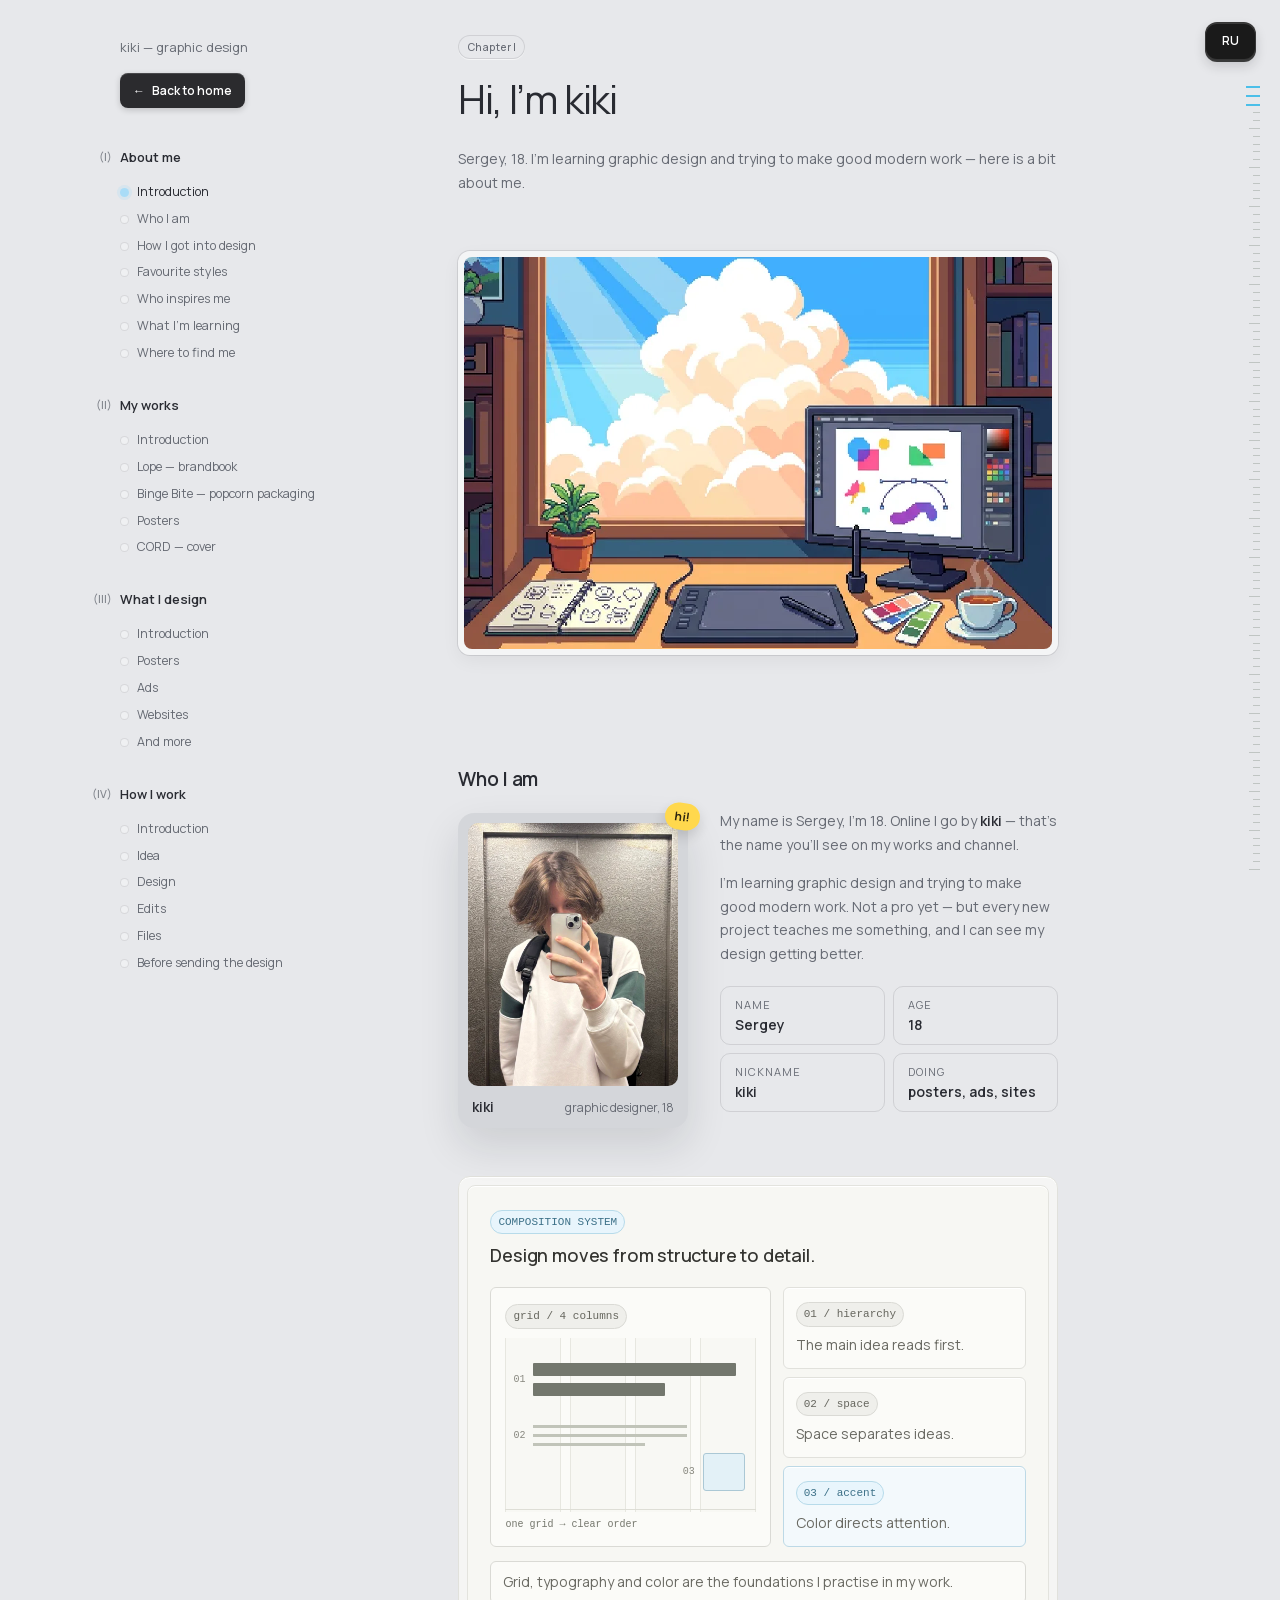
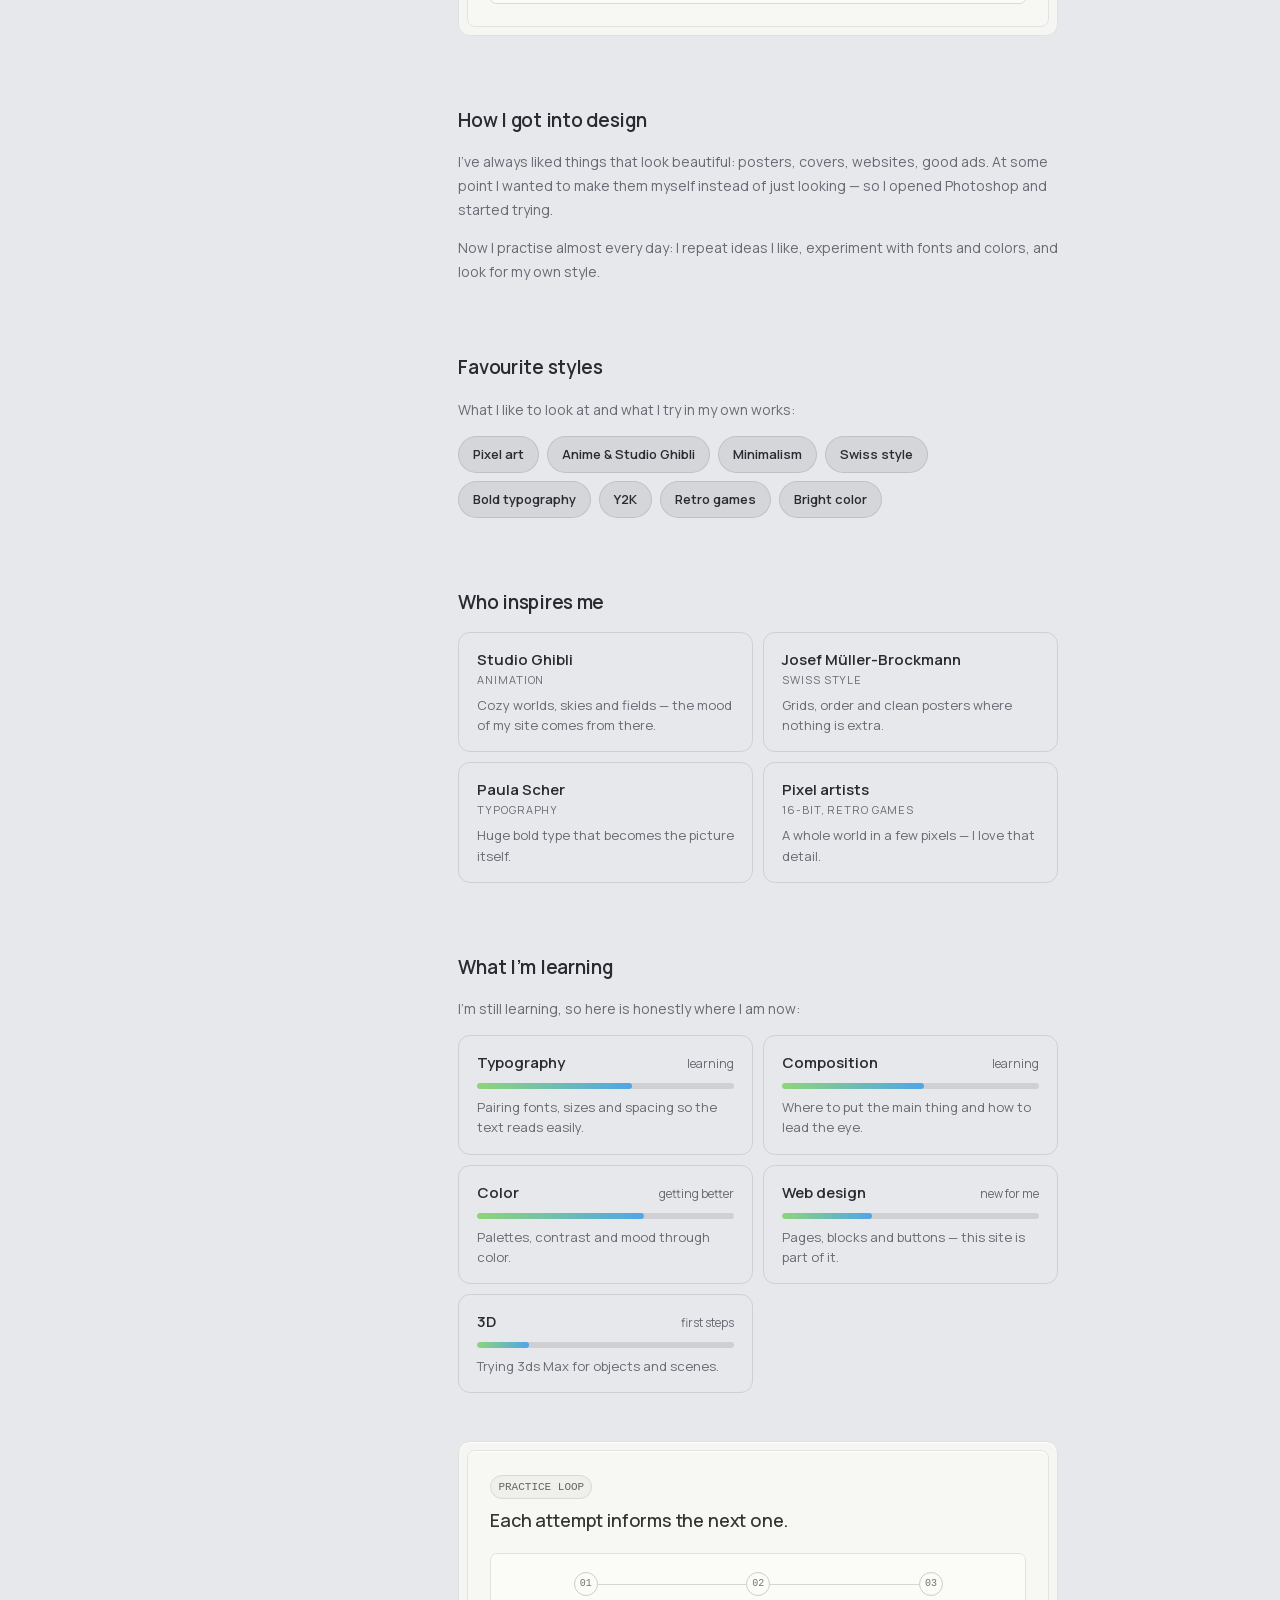
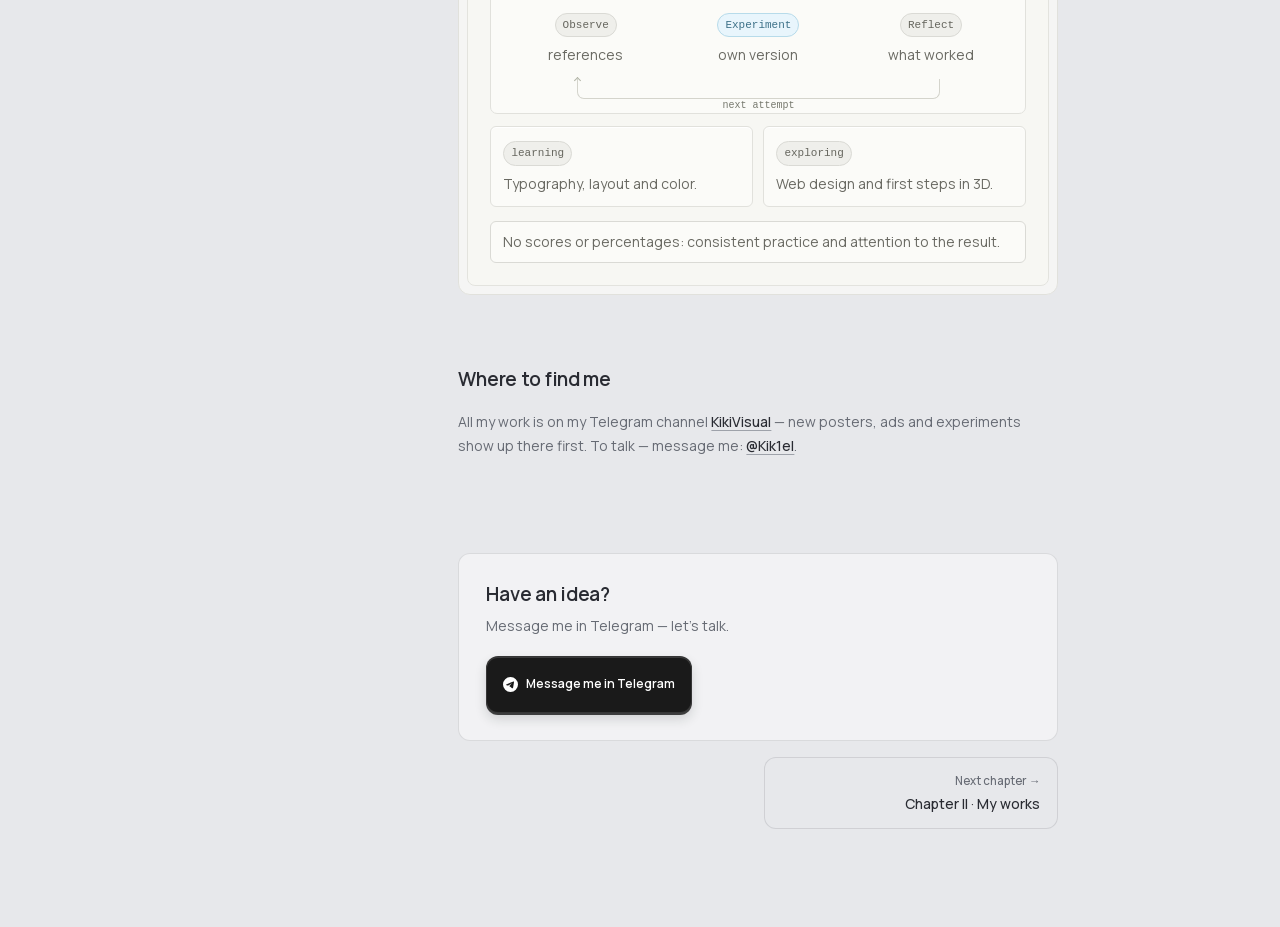
==== commit 5e1d7a99: "Add site files" ====
--- a/section.html
+++ b/section.html
@@ -13,7 +13,7 @@
     <link rel="icon" type="image/png" sizes="32x32" href="assets/favicons/favicon-32.png" />
     <link rel="apple-touch-icon" sizes="180x180" href="assets/favicons/apple-touch-icon.png" />
     <link rel="stylesheet" href="css/base.css" />
-    <link rel="stylesheet" href="css/site.css?v=2" />
+    <link rel="stylesheet" href="css/site.css" />
     <link rel="stylesheet" href="css/pages/section.css?v=lope1" />
     <link rel="stylesheet" href="css/pages/chapter-visuals.css" />
     <link rel="stylesheet" href="css/pages/chapter-checklist.css" />
--- a/css/site.css
+++ b/css/site.css
@@ -7,13 +7,13 @@
   font-display: swap;
 }
 :root {
-  --site-bg: #d1d4dd;
+  --site-bg: #e7e8eb;
   --site-ink: #292b32;
-  --site-muted: #585c68;
-  --site-panel: #bfc3cf;
-  --site-icon: #8f95a3;
+  --site-muted: #666a73;
+  --site-panel: #d4d6da;
+  --site-icon: #9ea2aa;
   --site-icon-ink: #343d63;
-  --site-line: rgba(41, 43, 50, 0.14);
+  --site-line: rgba(45, 47, 55, 0.12);
 }
 html {
   scroll-behavior: smooth;
@@ -143,7 +143,7 @@
 }
 .site-tool-item p {
   margin: 0;
-  color: #585c68;
+  color: #666a73;
   font-size: 15px;
   line-height: 1.4;
 }
@@ -456,7 +456,7 @@
   min-height: 286px;
   padding: 34px 38px;
   border-radius: 14px;
-  background: #bfc3cf;
+  background: #d4d6da;
   text-align: center;
   display: flex;
   flex-direction: column;
@@ -480,7 +480,7 @@
 .community-card p {
   margin: 0;
   max-width: 500px;
-  color: #585c68;
+  color: #666a73;
   font-size: 17px;
   line-height: 1.45;
 }
